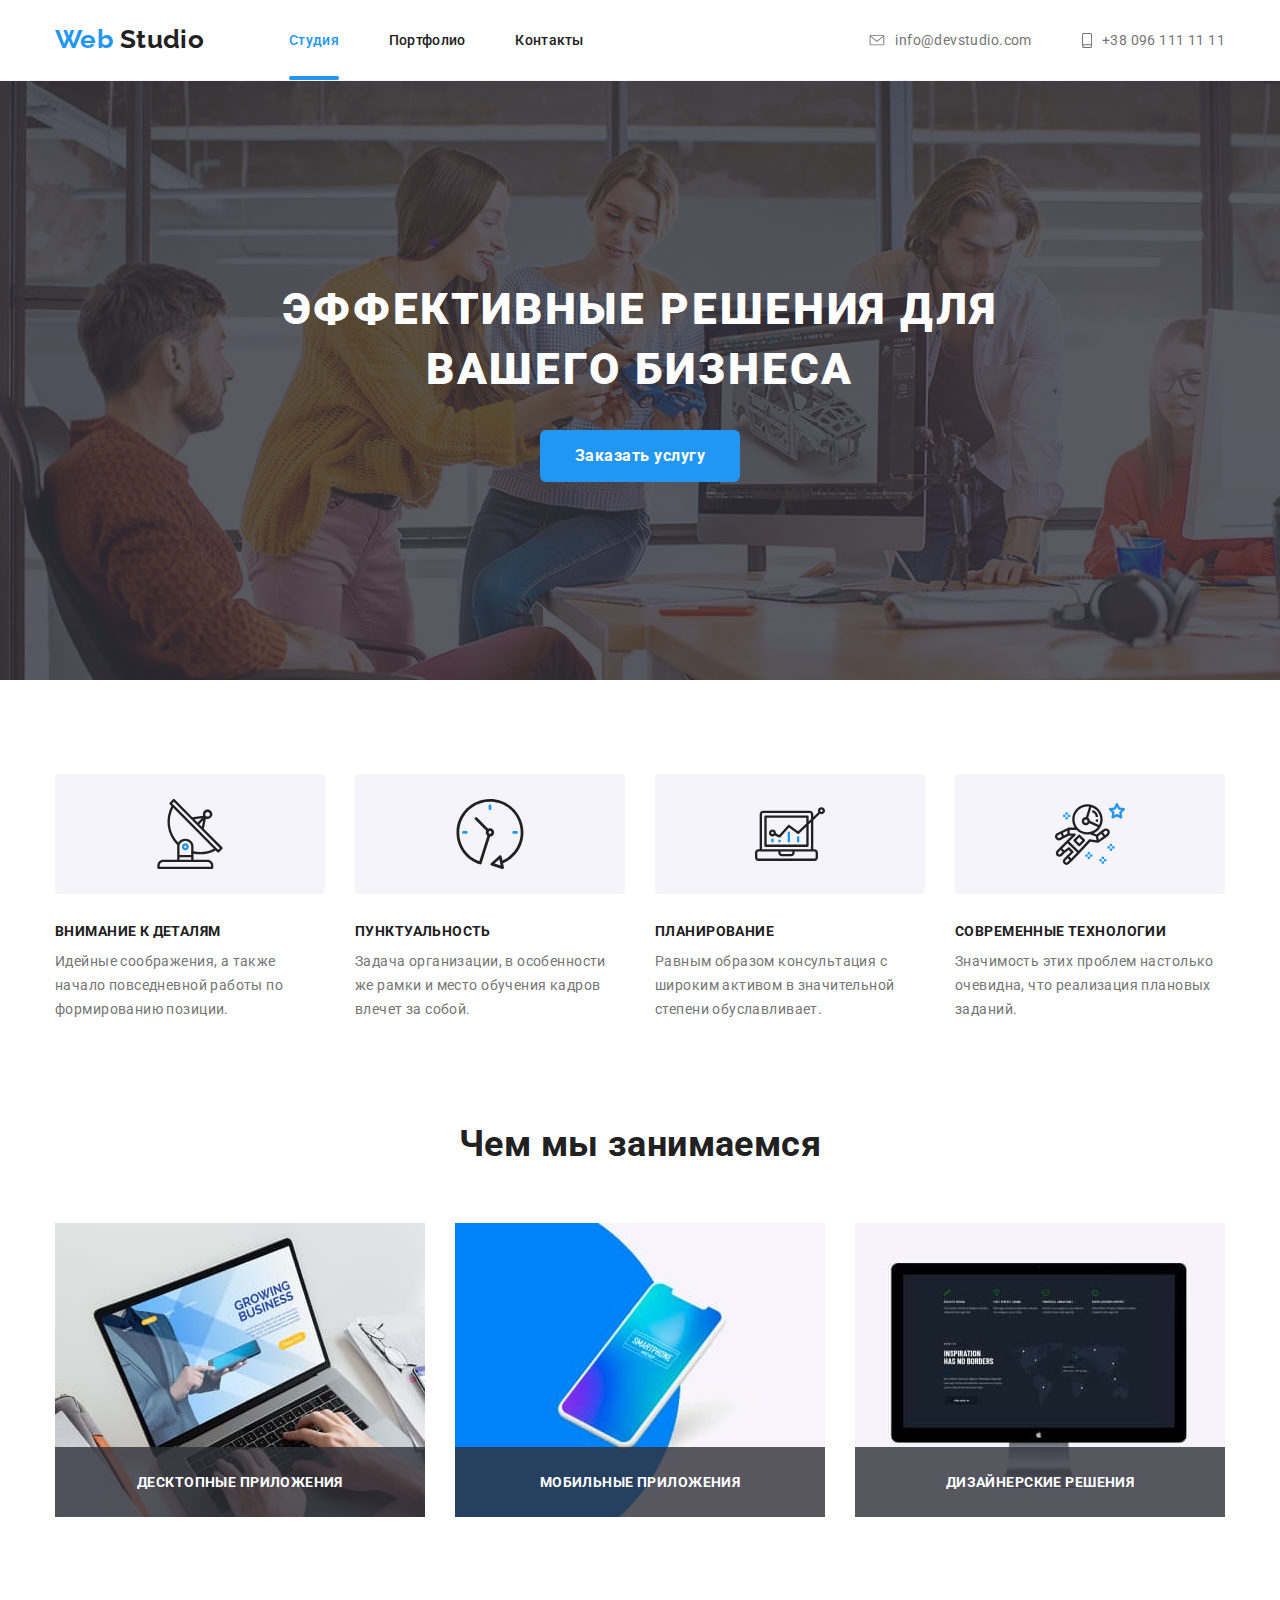
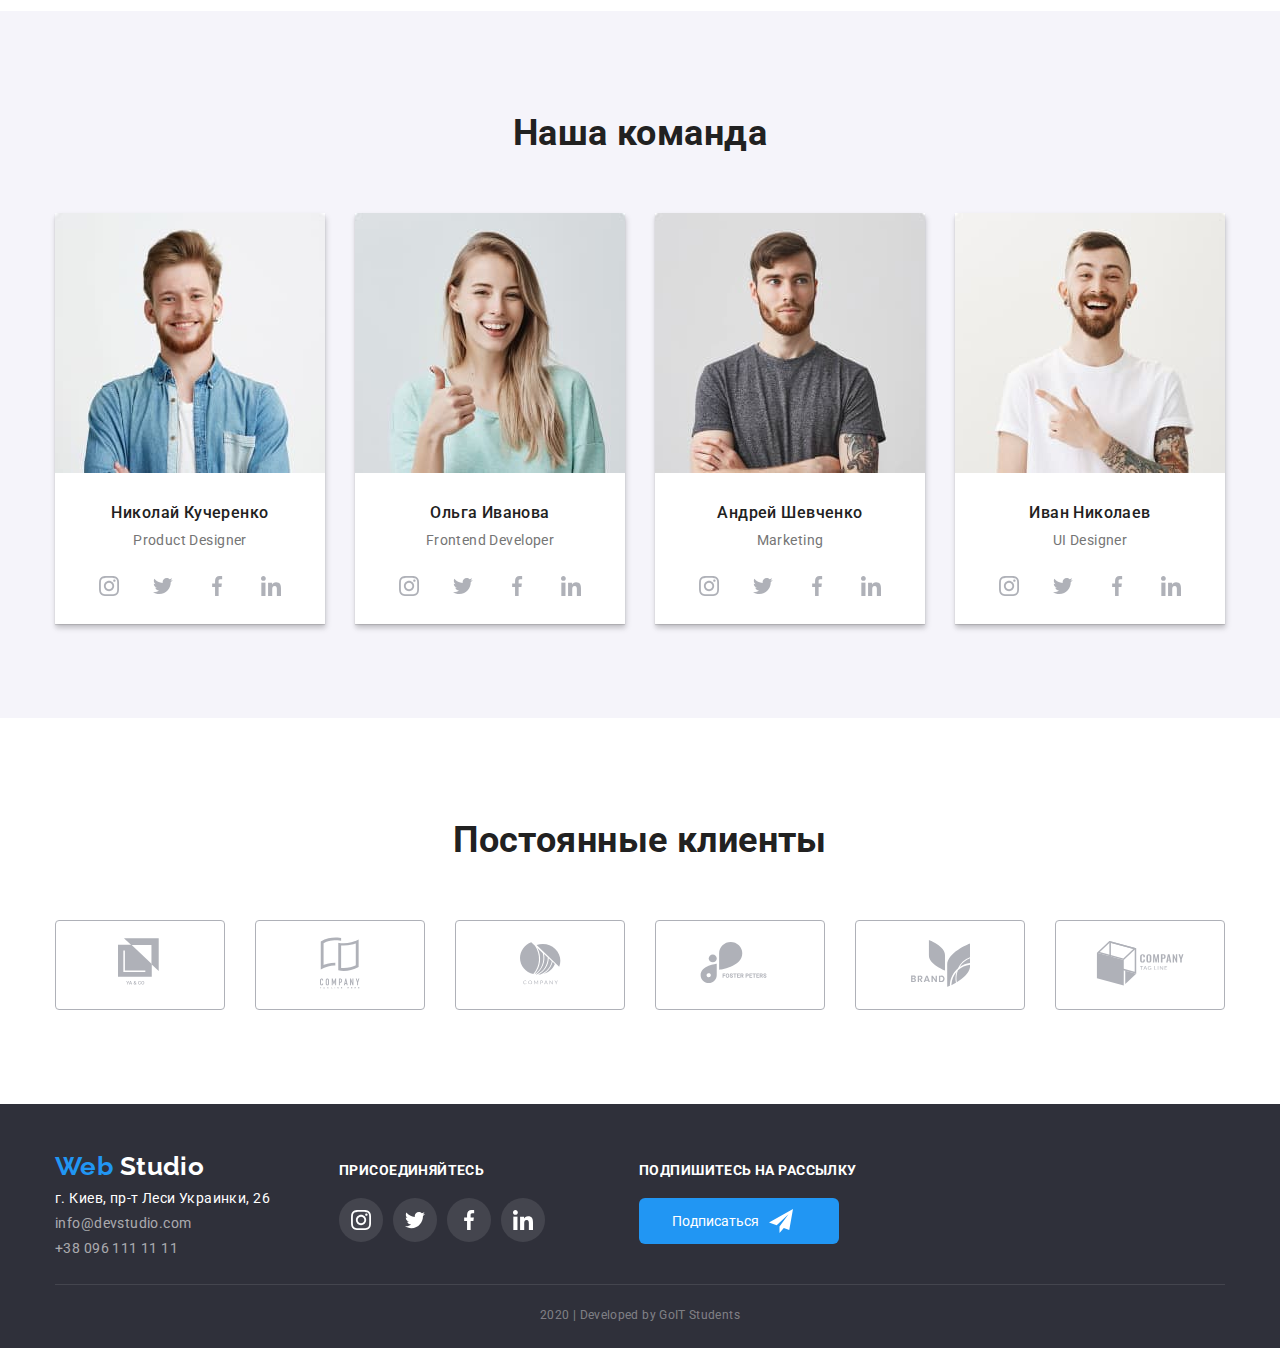
==== index.html @ 6ba38fa1 "реп на дз№6" ====
<!DOCTYPE html>
<html lang="ru">
  <head>
    <meta charset="UTF-8" />
    <meta name="viewport" content="width=device-width, initial-scale=1.0" />

    <link
      href="https://fonts.googleapis.com/css2?family=Raleway:wght@700&family=Roboto:wght@400;500;700;900&display=swap"
      rel="stylesheet"
    />
    <link
      rel="stylesheet"
      href="https://cdnjs.cloudflare.com/ajax/libs/modern-normalize/0.6.0/modern-normalize.min.css"
    />
    <link rel="stylesheet" href="./CSS/style.css" />

    <title>Web Studio v.1</title>
  </head>

  <body>
    <header class="header">
      <div class="conteiner header-flex">
        <a href="./index.html" class="logo">
          <span class="main-logo">Web </span>Studio
          <!-- <svg class="icon header-logo">
            <use href="./img/symbol-defs.svg#icon-header-logo"></use>
          </svg> -->
        </a>
        <nav class="main-nav">
          <ul class="no-padding no-margin flex-nav">
            <li class="item">
              <a href="./index.html" class="link active">Студия</a>
            </li>
            <li class="item">
              <a href="./portfolio.html" class="link">Портфолио </a>
            </li>
            <li class="item">
              <a href="" class="link">Контакты</a>
            </li>
          </ul>
        </nav>
        <address class="header-address">
          <a href="mailto:info@devstudio.com" class="mail">
            <svg class="icon icon-mail">
              <use href="./img/symbol-defs.svg#icon-mail"></use>
            </svg>
            <span class="address-text">info@devstudio.com</span></a
          >

          <a href="tel:+380961111111" class="phone">
            <svg class="icon icon-phone">
              <use href="./img/symbol-defs.svg#icon-phone"></use>
            </svg>
            <span class="address-text">+38 096 111 11 11</span></a
          >
        </address>
      </div>
    </header>
    <main>
      <!-- Герой -->
      <section class="hero">
        <div class="conteiner">
          <h1 class="hero-title no-margin">
            Эффективные решения для <br />
            вашего бизнеса
          </h1>
          <a href="#" class="hero-link btn">Заказать услугу</a>
        </div>
      </section>
      <!-- Features -->
      <section class="features">
        <div class="conteiner">
          <h2 class="is-hidden">Наши сильные стороны</h2>
          <ul class="no-margin no-padding features-flex">
            <li class="item">
              <h3 class="features-item icon-feature-1 no-margin">
                Внимание к деталям
              </h3>
              <p class="features-text no-margin">
                Идейные соображения, а также начало повседневной работы по
                формированию позиции.
              </p>
            </li>
            <li class="item">
              <h3 class="features-item icon-feature-2 no-margin">
                Пунктуальность
              </h3>
              <p class="features-text no-margin">
                Задача организации, в особенности же рамки и место обучения
                кадров влечет за собой.
              </p>
            </li>
            <li class="item">
              <h3 class="features-item icon-feature-3 no-margin">
                Планирование
              </h3>
              <p class="features-text no-margin">
                Равным образом консультация с широким активом в значительной
                степени обуславливает.
              </p>
            </li>
            <li class="item">
              <h3 class="features-item icon-feature-4 no-margin">
                Современные технологии
              </h3>
              <p class="features-text no-margin">
                Значимость этих проблем настолько очевидна, что реализация
                плановых заданий.
              </p>
            </li>
          </ul>
        </div>
      </section>
      <!--Work-->
      <section class="work">
        <div class="conteiner">
          <h2 class="work-title no-margin">Чем мы занимаемся</h2>

          <ul class="no-margin no-padding work-flex">
            <li class="item">
              <div class="box">
                <a href="">
                  <img
                    src="./img/box1.jpg"
                    alt="Ноутбук"
                    width="370"
                    height="294"
                  />
                  <h3 class="box-title no-margin">Десктопные приложения</h3></a
                >
              </div>
            </li>
            <li class="item">
              <div class="box">
                <a href="">
                  <img
                    src="./img/box2.jpg"
                    alt="Мобильный телефон"
                    width="370"
                    height="294"
                  />
                  <h3 class="box-title no-margin">Мобильные приложения</h3></a
                >
              </div>
            </li>
            <li class="item">
              <div class="box">
                <a href="">
                  <img
                    src="./img/box3.jpg"
                    alt="Монитор"
                    width="370"
                    height="294"
                  />
                  <h3 class="box-title no-margin">Дизайнерские решения</h3></a
                >
              </div>
            </li>
          </ul>
        </div>
      </section>
      <!--Team-->
      <section class="team">
        <div class="conteiner">
          <h2 class="team-title no-margin">Наша команда</h2>
          <ul class="no-margin no-padding team-flex">
            <li class="human">
              <img
                src="./img/human1.jpg"
                alt="человек"
                width="270"
                height="260"
              />
              <h3 class="team-name no-margin">Николай Кучеренко</h3>
              <p class="no-margin">Product Designer</p>
              <ul class="human-contacts no-margin no-padding">
                <li class="item">
                  <a href="https://instagram.com" class="link">
                    <svg class="icon icon-instagram">
                      <use href="./img/symbol-defs.svg#icon-instagram"></use>
                    </svg>
                  </a>
                </li>
                <li class="item">
                  <a href="https://twitter.com/explore" class="link">
                    <svg class="icon icon-twitter">
                      <use href="./img/symbol-defs.svg#icon-twitter"></use>
                    </svg>
                  </a>
                </li>
                <li class="item">
                  <a href="https://www.facebook.com/" class="link">
                    <svg class="icon icon-facebook">
                      <use href="./img/symbol-defs.svg#icon-facebook"></use>
                    </svg>
                  </a>
                </li>
                <li class="item">
                  <a href="https://www.linkedin.com/" class="link">
                    <svg class="icon icon-linkedin">
                      <use href="./img/symbol-defs.svg#icon-linkedin"></use>
                    </svg>
                  </a>
                </li>
              </ul>
            </li>
            <li class="human">
              <img
                src="./img/human2.jpg"
                alt="человек"
                width="270"
                height="260"
              />
              <h3 class="team-name no-margin">Ольга Иванова</h3>
              <p class="no-margin">Frontend Developer</p>
              <ul class="human-contacts no-margin no-padding">
                <li class="item">
                  <a href="https://instagram.com" class="link">
                    <svg class="icon icon-instagram">
                      <use href="./img/symbol-defs.svg#icon-instagram"></use>
                    </svg>
                  </a>
                </li>
                <li class="item">
                  <a href="https://twitter.com/explore" class="link">
                    <svg class="icon icon-twitter">
                      <use href="./img/symbol-defs.svg#icon-twitter"></use>
                    </svg>
                  </a>
                </li>
                <li class="item">
                  <a href="https://www.facebook.com/" class="link">
                    <svg class="icon icon-facebook">
                      <use href="./img/symbol-defs.svg#icon-facebook"></use>
                    </svg>
                  </a>
                </li>
                <li class="item">
                  <a href="https://www.linkedin.com/" class="link">
                    <svg class="icon icon-linkedin">
                      <use href="./img/symbol-defs.svg#icon-linkedin"></use>
                    </svg>
                  </a>
                </li>
              </ul>
            </li>
            <li class="human">
              <img
                src="./img/human3.jpg"
                alt="человек"
                width="270"
                height="260"
              />
              <h3 class="team-name no-margin">Андрей Шевченко</h3>
              <p class="no-margin">Marketing</p>
              <ul class="human-contacts no-margin no-padding">
                <li class="item">
                  <a href="https://instagram.com" class="link">
                    <svg class="icon icon-instagram">
                      <use href="./img/symbol-defs.svg#icon-instagram"></use>
                    </svg>
                  </a>
                </li>
                <li class="item">
                  <a href="https://twitter.com/explore" class="link">
                    <svg class="icon icon-twitter">
                      <use href="./img/symbol-defs.svg#icon-twitter"></use>
                    </svg>
                  </a>
                </li>
                <li class="item">
                  <a href="https://www.facebook.com/" class="link">
                    <svg class="icon icon-facebook">
                      <use href="./img/symbol-defs.svg#icon-facebook"></use>
                    </svg>
                  </a>
                </li>
                <li class="item">
                  <a href="https://www.linkedin.com/" class="link">
                    <svg class="icon icon-linkedin">
                      <use href="./img/symbol-defs.svg#icon-linkedin"></use>
                    </svg>
                  </a>
                </li>
              </ul>
            </li>
            <li class="human">
              <img
                src="./img/human4.jpg"
                alt="человек"
                width="270"
                height="260"
              />
              <h3 class="team-name no-margin">Иван Николаев</h3>
              <p class="no-margin">UI Designer</p>
              <ul class="human-contacts no-margin no-padding">
                <li class="item">
                  <a href="https://instagram.com" class="link">
                    <svg class="icon icon-instagram">
                      <use href="./img/symbol-defs.svg#icon-instagram"></use>
                    </svg>
                  </a>
                </li>
                <li class="item">
                  <a href="https://twitter.com/explore" class="link">
                    <svg class="icon icon-twitter">
                      <use href="./img/symbol-defs.svg#icon-twitter"></use>
                    </svg>
                  </a>
                </li>
                <li class="item">
                  <a href="https://www.facebook.com/" class="link">
                    <svg class="icon icon-facebook">
                      <use href="./img/symbol-defs.svg#icon-facebook"></use>
                    </svg>
                  </a>
                </li>
                <li class="item">
                  <a href="https://www.linkedin.com/" class="link">
                    <svg class="icon icon-linkedin">
                      <use href="./img/symbol-defs.svg#icon-linkedin"></use>
                    </svg>
                  </a>
                </li>
              </ul>
            </li>
          </ul>
        </div>
      </section>
      <!-- clients -->
      <section class="company">
        <div class="conteiner">
          <h2 class="company-title no-margin">Постоянные клиенты</h2>

          <ul class="company-list no-margin no-padding">
            <li class="company-item">
              <a href="">
                <svg class="icon logo-1">
                  <use href="./img/symbol-defs.svg#icon-logo-1"></use>
                </svg>
              </a>
            </li>
            <li class="company-item">
              <a href="">
                <svg class="icon logo-2">
                  <use href="./img/symbol-defs.svg#icon-logo-2"></use>
                </svg>
              </a>
            </li>
            <li class="company-item">
              <a href=""
                ><svg class="icon logo-3">
                  <use href="./img/symbol-defs.svg#icon-logo-3"></use>
                </svg>
              </a>
            </li>
            <li class="company-item">
              <a href=""
                ><svg class="icon logo-4">
                  <use href="./img/symbol-defs.svg#icon-logo-4"></use>
                </svg>
              </a>
            </li>
            <li class="company-item">
              <a href=""
                ><svg class="icon logo-5">
                  <use href="./img/symbol-defs.svg#icon-logo-5"></use>
                </svg>
              </a>
            </li>
            <li class="company-item">
              <a href=""
                ><svg class="icon logo-6">
                  <use href="./img/symbol-defs.svg#icon-logo-6"></use>
                </svg>
              </a>
            </li>
          </ul>
        </div>
      </section>
    </main>
    <footer class="footer">
      <div class="conteiner footer-flex">
        <address class="contacts">
          <a href="./index.html" class="logo logo-w">
            <span class="main-logo">Web </span>
            <span class="footer-logo">Studio </span>
            <!-- <svg class="icon footer-logo">
                  <use href="./img/symbol-defs.svg#icon-footer-logo"></use>
                </svg> -->
          </a>

          <span class="footer-address">г. Киев, пр-т Леси Украинки, 26</span>

          <a href="mailto:info@devstudio.com" class="link">
            info@devstudio.com
          </a>

          <a href="tel:+380961111111" class="link">+38 096 111 11 11</a>
        </address>
        <div class="subscribe-conteiner">
          <b class="subscribe">Присоединяйтесь</b>
          <ul class="no-margin no-padding sub-flex">
            <li class="item">
              <a
                href="https://www.instagram.com/"
                class="footer-link btn-icon icon-instagram"
              >
              </a>
            </li>
            <li class="item">
              <a
                href="https://twitter.com/explore"
                class="footer-link btn-icon icon-twitter"
              >
              </a>
            </li>
            <li class="item">
              <a
                href="https://www.facebook.com/"
                class="footer-link btn-icon icon-facebook"
              >
              </a>
            </li>
            <li class="item">
              <a
                href="https://www.linkedin.com/"
                class="footer-link btn-icon icon-linkedin"
              >
              </a>
            </li>
          </ul>
        </div>
        <div class="form-conteiner">
          <b class="subscribe">Подпишитесь на рассылку</b>
          <form action=""></form>
          <button type="button" class="btn">Подписаться</button>
        </div>
      </div>
      <div class="conteiner">
        <p class="c-right no-margin no-padding">
          2020 | Developed by GoIT Students
        </p>
      </div>
    </footer>
  </body>
</html>
---- CSS/style.css ----
/* Палитра цветов */
/* 
    Основной фон  #FFFFFF;
    Вторичный фон  #F5F4FA;
    Футер фон #2F303A;
    Акцент #2196F3;
    Иконки по умолчанию #AFB1B8;
    Основной цвет текста #757575;
    Вторичный цвет текста #212121;
    
    
*/

:root {
  --main-backgrond: #ffffff;
  --secondary-backgrond: #f5f4fa;
  --accent-collor: #2196f3;
  --main-text-color: #757575;
  --secondary-text-color: #212121;
  --secondary-white-color: #ffffff;
  --icon-color: #afb1b8;
  --cubic: cubic-bezier(0.4, 0, 0.2, 1);
}
/* Обнуление */

/* html {
  box-sizing: border-box;
}

*,
*::before,
*::after {
  box-sizing: inherit;
} */

a {
  text-decoration: none;
  color: inherit;
}

ul {
  list-style: none;
}

img {
  display: block;
}

address {
  font-style: inherit;
}
body {
  font-family: 'roboto', sans-serif;
  color: var(--main-text-color);
  font-size: 14px;
  letter-spacing: 0.03em;
  padding-top: 80px;
}

header {
  position: fixed;
  width: 100%;
  top: 0;
  left: 0;
  z-index: 10;
}

.is-hidden {
  display: none;
}

.no-padding {
  padding: 0;
}

.no-margin {
  margin: 0;
}

/* Стили текста и цвета */

/* Header */

header {
  background-color: var(--main-backgrond);
  border-bottom: 1px solid var(--secondary-backgrond);
}

/* Стиль логотиа */
.logo {
  font-family: 'Raleway', sans-serif;
  color: var(--secondary-text-color);
  font-weight: 700;
  font-size: 26px;

  transition: 250ms text-shadow var(--cubic);
}
.main-logo {
  font-family: 'Raleway', sans-serif;
  color: var(--accent-collor);
  font-weight: 700;
  font-size: 26px;
}
.logo:hover,
.logo:focus {
  text-shadow: 1px 4px 6px rgba(0, 0, 0, 0.16), 0px 4px 4px rgba(0, 0, 0, 0.06),
    0px 1px 1px rgba(0, 0, 0, 0.12);
}

.logo-w:hover,
.logo-w:focus {
  text-shadow: 1px 4px 6px rgba(255, 255, 255, 0.16),
    0px 4px 4px rgba(182, 173, 173, 0.06), 0px 1px 1px rgba(179, 165, 165, 0.12);
}

/* Стили главной навигации */
.main-nav {
  color: var(--secondary-text-color);
  font-weight: 500;
  font-size: 14px;
  letter-spacing: 0.02em;
}

.main-nav .link {
  transition: 250ms color var(--cubic);
}

.link:hover,
.link:focus {
  color: var(--accent-collor);
}

.active {
  position: relative;
  color: var(--accent-collor);
  /* padding-bottom: 32px;
  border-bottom: 3px solid var(--accent-collor); */
}

.active::after {
  position: absolute;
  bottom: 0;
  left: 0;

  width: 100%;
  border: var(--accent-collor) solid 2px;
  border-radius: 2px;

  content: '';
}

/* Стиль аднесса */
.mail:hover,
.mail:focus,
.phone:hover,
.phone:focus {
  color: var(--accent-collor);
}

/* Footer */

.footer-logo {
  color: var(--secondary-white-color);
}
footer {
  color: var(--secondary-wight-color);
  background-color: #2f303a;
}

.footer-address {
  display: block;
  color: var(--secondary-white-color);
  margin-top: 8px;
}

.footer-link {
  color: var(--secondary-white-color);
  background: rgba(255, 255, 255, 0.1);
  transition: 250ms background-color var(--cubic);
}
.footer-link:hover,
.footer-link:focus {
  background-color: var(--accent-collor);
}
.subscribe {
  font-size: 14px;
  line-height: 16px;
  letter-spacing: 0.03em;
  text-transform: uppercase;
}
.contacts .link {
  color: rgba(255, 255, 255, 0.6);
  transition: 250ms color cubic-bezier(0.4, 0, 0.2, 1);
}
.contacts .link:hover,
.contacts .link:focus {
  color: var(--accent-collor);
}
.c-right {
  color: rgba(255, 255, 255, 0.4);
  font-size: 12px;
  line-height: 200%;
  text-align: center;
  letter-spacing: 0.03em;
}

/* main */

.hero-title {
  color: var(--secondary-white-color);
  font-weight: 900;
  font-size: 44px;
  line-height: 136%;
  text-align: center;
  letter-spacing: 0.06em;
  text-transform: uppercase;
}

.hero-link {
  font-weight: 700;
  font-size: 16px;
  line-height: 187%;
  letter-spacing: 0.03em;
  color: var(--secondary-white-color);
  transition: 250ms all var(--cubic);
}
.hero-link:hover,
.hero-link:focus {
  box-shadow: 1px 4px 6px rgba(255, 255, 255, 0.16),
    0px 4px 4px rgba(255, 252, 252, 0.06), 0px 1px 1px rgba(209, 197, 197, 0.12);
  transform: translate(1px, 1px);
}

.features-item {
  color: var(--secondary-text-color);
  font-weight: bold;
  font-size: 14px;
  line-height: 114%;
  letter-spacing: 0.03em;
  text-transform: uppercase;
}
.features-text {
  font-weight: normal;
  font-size: 14px;
  line-height: 171%;
}
/* work */

.work-title {
  font-weight: bold;
  font-size: 36px;
  line-height: 117%;
  text-align: center;
}

.work-item {
  color: var(--secondary-white-color);
  font-size: 14px;
  line-height: 1.2;
  text-align: center;
  text-transform: uppercase;
}

/* team */

.team {
  background-color: var(--secondary-backgrond);
}
.human:hover {
  box-shadow: 1px 4px 6px rgba(0, 0, 0, 0.16), 0px 4px 4px rgba(0, 0, 0, 0.06),
    0px 1px 1px rgba(0, 0, 0, 0.12);
}

.human-contacts .link {
  display: flex;
  justify-content: center;
  align-items: center;
  color: var(--icon-color);
  width: 44px;
  height: 44px;
  border: 1px solid transparent;
  border-radius: 50px;
  background-color: var(--secondary-white-color);
  transition: 250ms color var(--cubic), 250ms background-color var(--cubic);
}

.human-contacts .link:hover,
.human-contacts .link:focus {
  color: var(--secondary-white-color);
  background-color: var(--accent-collor);
}

.team-name {
  color: var(--secondary-text-color);
  font-weight: 500;
  font-size: 16px;
  line-height: 1.2;
  /* text-align: center; */
}

/* Company */

.company-title {
  font-weight: bold;
  font-size: 36px;
  line-height: 117%;
  text-align: center;
}

.company-item:hover,
.company-item:focus {
  border-color: var(--accent-collor);
  color: var(--accent-collor);
}
.company-item a:focus {
  border-color: var(--accent-collor);
  color: var(--accent-collor);
}

/* portfolio */

.filtr-item {
  position: absolute;
  top: 0;
  left: 0;

  font-weight: 500;
  font-size: 18px;
  line-height: 156%;
  text-align: center;
  background-color: rgba(33, 150, 243, 0.9);
  color: var(--secondary-white-color);
  opacity: 0;
  transform: translateY(100%);

  transition: 250ms transform var(--cubic), 250ms opacity var(--cubic);
}

.portfolio-card:hover .filtr-item {
  transform: translateY(0);
  opacity: 1;
}

.portfolio-card a:focus .filtr-item {
  transform: translateY(0);
  opacity: 1;
}

.animation {
  position: relative;
  overflow: hidden;
}

.projects-item {
  color: var(--secondary-text-color);
  font-weight: 700;
  font-size: 18px;
  line-height: 200%;
  letter-spacing: 0.06em;
}

.human {
  background-color: var(--main-backgrond);
  box-shadow: 1px 4px 6px rgba(0, 0, 0, 0.16), 0px 4px 4px rgba(0, 0, 0, 0.06),
    0px 1px 1px rgba(0, 0, 0, 0.12);
}

.box-title {
  position: absolute;
  bottom: 0;
  color: var(--secondary-white-color);
  font-weight: 700;
  font-size: 14px;
  line-height: 1.2;
  text-align: center;
  text-transform: uppercase;
  background-color: rgba(47, 48, 58, 0.8);
}

.work-title,
.team-title,
.company-title {
  color: var(--secondary-text-color);
  font-weight: 700;
  font-size: 36px;
  line-height: 1.6;
  text-align: center;
}

.invisibl {
  background-color: rgba(255, 255, 255, 0);
  color: rgba(255, 255, 255, 0);
}

/* Блочная модель */

.conteiner {
  width: 1200px;
  padding: 0 15px;
  margin: 0 auto;
  /* outline: 3px solid aqua; */
}

.btn {
  display: inline-block;
  min-width: 200px;
  border: 1px solid transparent;
  padding: 10px 32px;
  border-radius: 6px;
  color: var(--secondary-white-color);
  background-color: var(--accent-collor);
}

btn:hover,
btn:focus {
  box-shadow: 0px 2px 2px rgba(0, 0, 0, 0.3);
}

.btn:active {
  box-shadow: inset 0px 2px 2px rgba(0, 0, 0, 0.3);
}

/* header */

/* header {
  padding: 25px 0;
} */

/* hero */

.hero {
  text-align: center;
  padding: 200px 0;
}

.hero-link {
  margin-top: 30px;
  text-align: center;
}

/* features */

.features {
  padding-top: 94px;
}

.features-text {
  margin-top: 10px;
}

/* Work */

.work {
  padding: 94px 0;
}

.box-title {
  width: 370px;
  padding: 27px 82px;
}

.work ul {
  margin-top: 50px;
}

/* team */

.team {
  padding: 94px 0;
}

.team ul {
  margin-top: 50px;
}

.human {
  width: 270px;
  text-align: center;
}

.team > ul {
  margin-top: 50px;
}

.human > h3 {
  margin-top: 30px;
}

.human > p {
  margin-top: 10px;
}

.human > ul {
  margin: 16px;
}

/* company */

.company {
  padding: 94px 0;
  text-align: center;
}

.company-list {
  margin-top: 50px;
}

/* footer */

.btn-icon {
  display: inline-flex;
  border: 1px solid transparent;
  width: 44px;
  height: 44px;
  justify-content: center;
  align-items: center;
  border-radius: 50px;
  color: var(--secondary-white-color);
  background: rgba(255, 255, 255, 0.1);
}

.btn-icon:hover,
.btn-icon:focus {
  background-color: var(--accent-collor);
}
.btn-icon:active {
  box-shadow: inset 0px 2px 2px rgba(0, 0, 0, 0.3);
}

.icon-instagram {
  background-image: url(../img/instagram-2.svg);
  background-repeat: no-repeat;
  background-position: center;
}

.icon-twitter {
  background-image: url(../img/twitter-2.svg);
  background-repeat: no-repeat;
  background-position: center;
}

.icon-facebook {
  background-image: url(../img/facebook-2.svg);
  background-repeat: no-repeat;
  background-position: center;
}

.icon-linkedin {
  background-image: url(../img/linkedin-2.svg);
  background-repeat: no-repeat;
  background-position: center;
}

.contacts > .link {
  display: block;
  margin-top: 9px;
}

.subscribe {
  color: var(--secondary-white-color);
  display: inline-block;
  margin-bottom: 20px;
}

/* c-right */

.c-right {
  padding: 18px 0 21px;
  border-top: 1px solid rgba(255, 255, 255, 0.1);
}

/* Portfolio */

.portfolio {
  padding: 94px 0;
}
.description {
  padding-left: 24px;
}
/* filtr */

.btn-secondary {
  display: inline-block;
  min-width: 73px;
  border: 1px solid transparent;
  padding: 6px 22px;
  border-radius: 4px;
  font-weight: 500;
  color: var(--secondary-text-color);
  background-color: var(--secondary-backgrond);
  transition: 250ms all var(--cubic);
}

.btn-secondary:hover,
.btn-secondary:focus {
  color: var(--secondary-white-color);
  background-color: var(--accent-collor);
  box-shadow: 1px 4px 6px rgba(0, 0, 0, 0.16), 0px 4px 4px rgba(0, 0, 0, 0.06),
    0px 1px 1px rgba(0, 0, 0, 0.12);
}

.btn-secondary:active {
  box-shadow: inset 0px 2px 2px rgba(0, 0, 0, 0.3);
}

.portfolio-card {
  width: 370px;
  border: 1px solid #eeeeee;
}

.portfolio-card a {
  display: block;
  padding-bottom: 20px;
}

.portfolio-card:hover,
.portfolio-card a:focus {
  box-shadow: 1px 4px 6px rgba(0, 0, 0, 0.16), 0px 4px 4px rgba(0, 0, 0, 0.06),
    0px 1px 1px rgba(0, 0, 0, 0.12);
  transition: 250ms box-shadow var(--cubic);
}

.filtr-item {
  padding: 63px 24px;
}

.portfolio-card p {
  margin: 0;
}
.projects-item {
  margin: 20px 0 4px 0;
}

/* Flex index */

.flex-nav {
  display: flex;
}
.main-nav {
  margin-left: 85px;
}
.main-nav .item + .item {
  margin-left: 50px;
}
.flex-nav .link {
  display: block;
  padding-top: 32px;
  padding-bottom: 32px;
  border-radius: 2px;
}

.header-address {
  display: flex;
  margin-left: auto;
}
.mail {
  margin-right: 50px;
}
.header-flex {
  display: flex;
  align-items: center;
}

.features-flex {
  display: flex;
}
.features-flex .item + .item {
  margin-left: 30px;
}

.work-flex {
  display: flex;
}
.work-flex .item + .item {
  margin-left: 30px;
}

.team-flex {
  display: flex;
}
.team-flex .human + .human {
  margin-left: 30px;
}

.human-contacts {
  display: flex;
  justify-content: center;
  align-items: center;
}

.human-contacts .item + .item {
  margin-left: 10px;
}

.company-list {
  display: flex;
}

.company-item {
  display: flex;
  justify-content: center;
  align-items: center;
  height: 90px;
  width: 170px;
  border: 1px solid #afb1b8;
  border-radius: 4px;
  color: var(--icon-color);
  transition: 250ms color var(--cubic);
}

.company-list .company-item + .company-item {
  margin-left: 30px;
}

.footer-flex {
  display: flex;
  align-items: baseline;
  padding-top: 48px;
  padding-bottom: 28px;
}

.sub-flex {
  display: flex;
}
.sub-flex .item + .item {
  margin-left: 10px;
}

.subscribe-conteiner {
  margin-left: 69px;
}

.form-conteiner {
  margin-left: 94px;
}

/* Flex portfolio */

.filtr-flex {
  display: flex;
  justify-content: center;
}
.filtr-flex .item + .item {
  margin-left: 8px;
}

.projects-list {
  display: flex;
  flex-wrap: wrap;
}

/* Grid */

.portfolio-card {
  margin-top: 50px;
  margin-right: 30px;
}
.portfolio-card:nth-child(3n) {
  margin-right: 0;
}
.portfolio-card:nth-child(n + 4) {
  margin-top: 30px;
}

/* Оформление иконок и фона */

.hero {
  height: 600px;
  max-width: 1600px;
  margin-left: auto;
  margin-right: auto;

  background-color: rgba(47, 48, 58, 0.8);
  background-image: linear-gradient(
      to right,
      rgba(47, 48, 58, 0.8),
      rgba(47, 48, 58, 0.8)
    ),
    url(../img/hero-img.jpg);
  background-repeat: no-repeat;
}

.form-conteiner .btn::after {
  display: inline-block;
  content: '';
  width: 24px;
  height: 24px;
  margin-left: 10px;
  background-image: url(../img/icon-send.svg);
  background-repeat: no-repeat;
  background-position: center;
}

.form-conteiner .btn {
  display: flex;
  align-items: center;
  transition: 250ms box-shadow var(--cubic);
}
.form-conteiner .btn:hover,
.form-conteiner .btn:focus {
  box-shadow: 1px 4px 6px rgba(230, 218, 218, 0.16),
    0px 4px 4px rgba(175, 145, 145, 0.06), 0px 1px 1px rgba(133, 130, 130, 0.12);
}

.features-item::before {
  display: block;
  content: '';
  width: 270px;
  height: 120px;
  margin-left: auto;
  margin-right: auto;
  margin-bottom: 30px;
  border-radius: 4px;
  background-color: #f5f4fa;
  background-repeat: no-repeat;
  background-position: center;
}

.icon-feature-1::before {
  background-image: url(../img/feature-1.svg);
}
.icon-feature-2::before {
  background-image: url(../img/feature-2.svg);
}
.icon-feature-3::before {
  background-image: url(../img/feature-3.svg);
}
.icon-feature-4::before {
  background-image: url(../img/feature-4.svg);
}

.human-contacts .icon {
  width: 20px;
  height: 20px;
}

.logo-1 {
  width: 45px;
  height: 50px;
}

.logo-2 {
  width: 40px;
  height: 52px;
}

.logo-3 {
  width: 41px;
  height: 43px;
}

.logo-4 {
  width: 80px;
  height: 42px;
}

.logo-5 {
  width: 59px;
  height: 47px;
}

.logo-6 {
  width: 89px;
  height: 45px;
}

.footer-logo,
.header-logo {
  width: 153px;
  height: 31px;
}
.mail,
.phone {
  display: flex;
  align-items: center;
  transition: 250ms color var(--cubic);
}
.icon-mail {
  width: 16px;
  height: 11px;
}
.icon-phone {
  width: 10px;
  height: 15px;
}

.address-text {
  margin-left: 10px;
}

.icon {
  fill: currentColor;
}

.box {
  position: relative;
  transition: 250ms box-shadow var(--cubic);
}
.box:hover {
  box-shadow: 1px 4px 6px rgba(0, 0, 0, 0.16), 0px 4px 4px rgba(0, 0, 0, 0.06),
    0px 1px 1px rgba(0, 0, 0, 0.12);
}
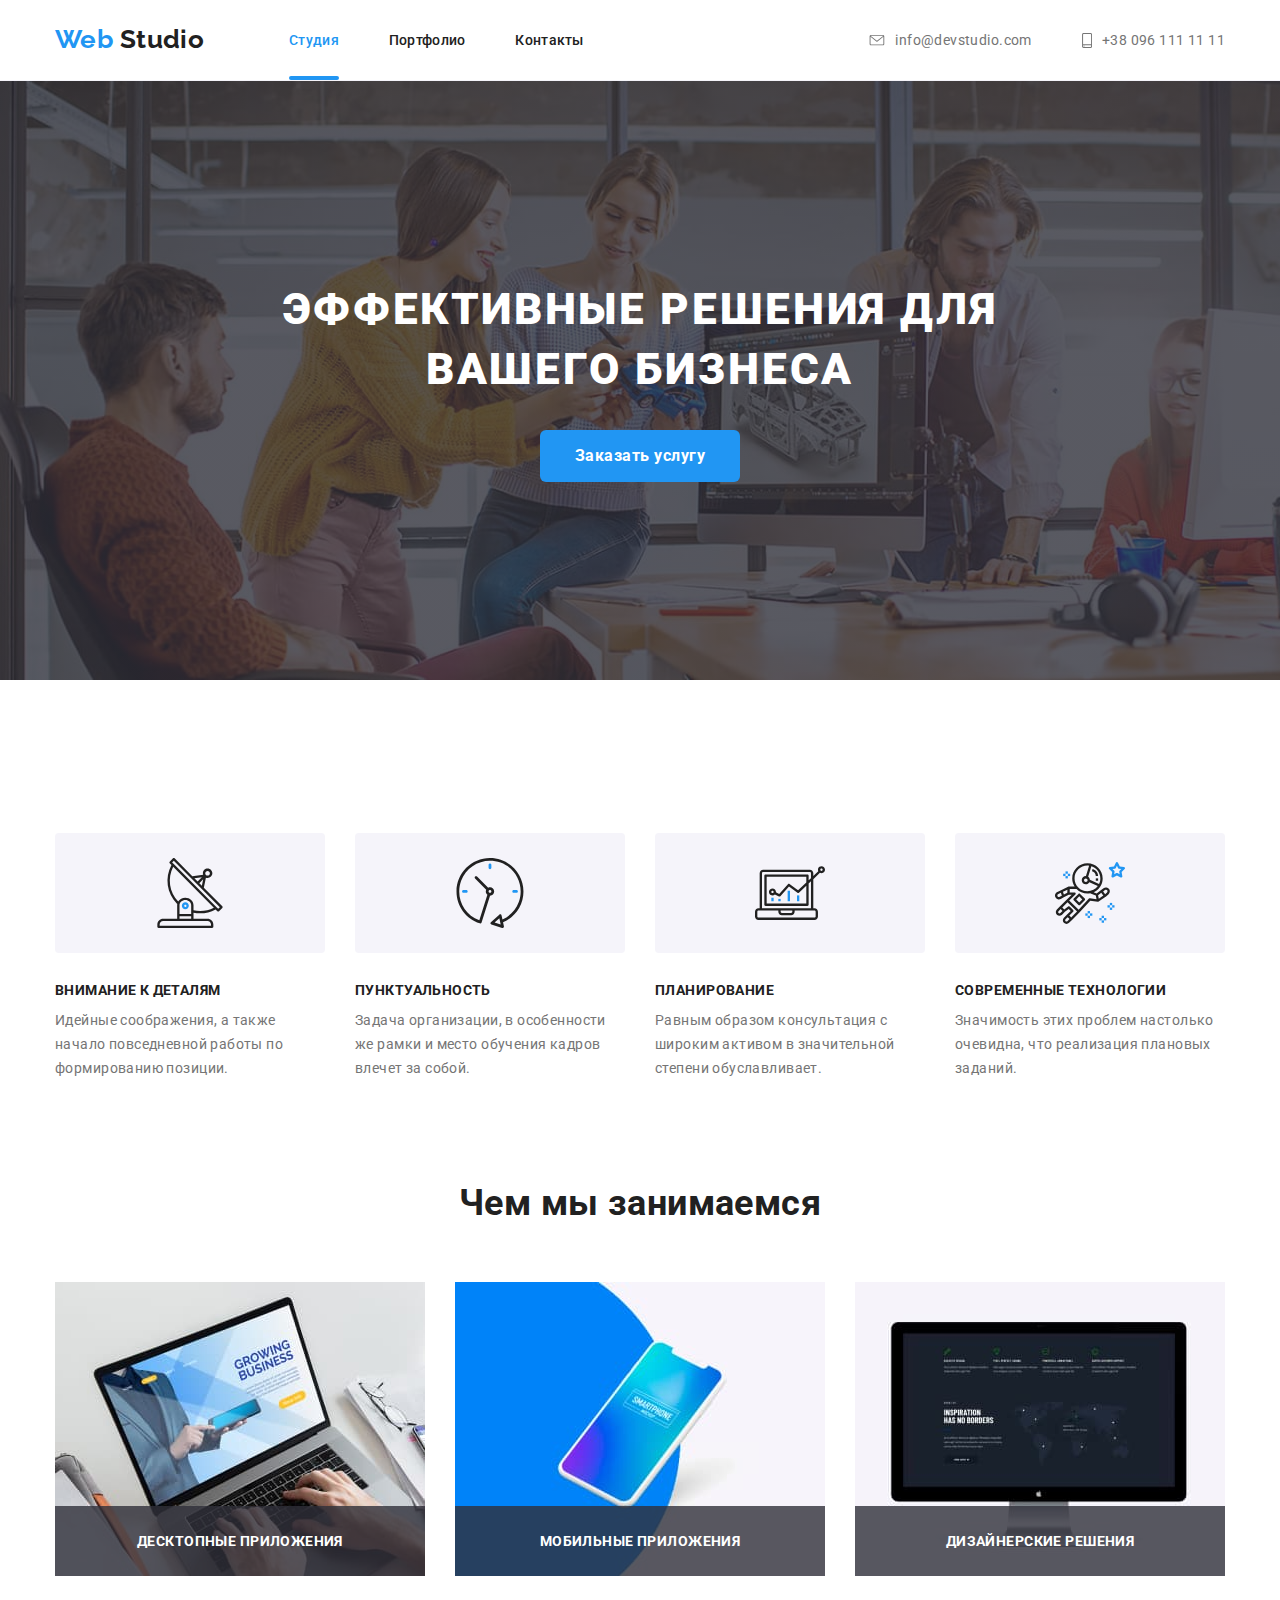
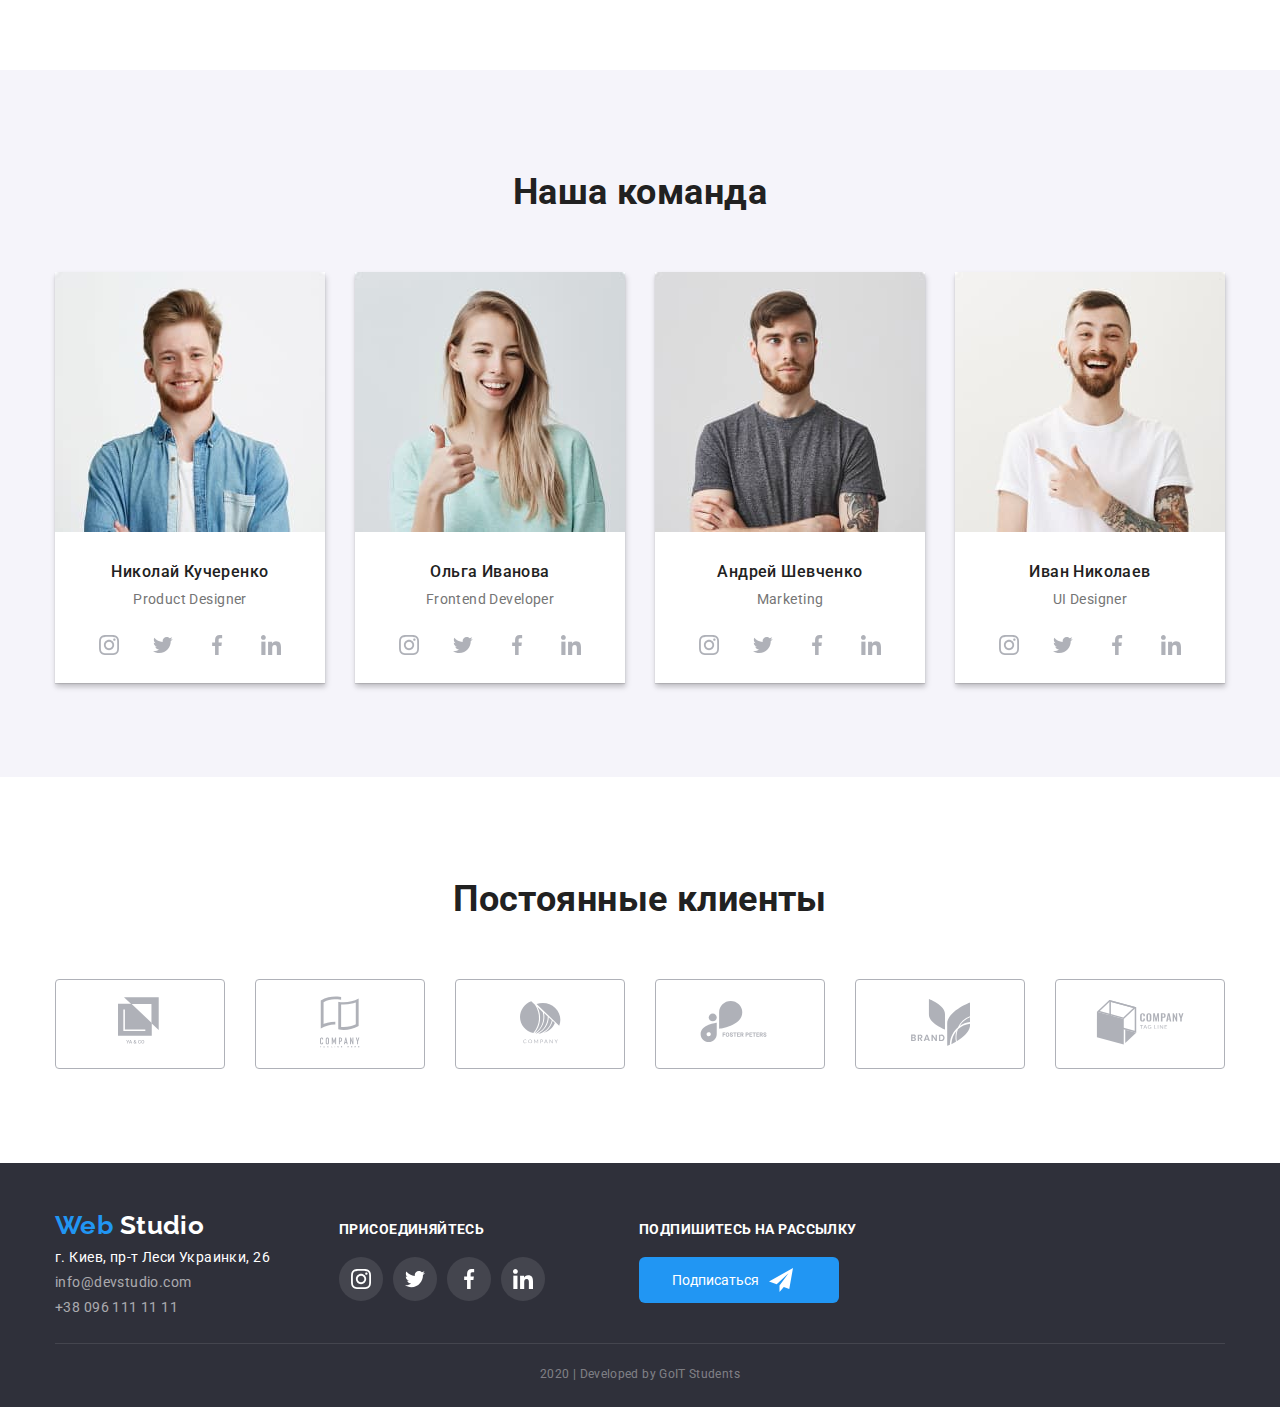
==== commit 4a7e8009: "Создаёт модальное окно" ====
--- a/index.html
+++ b/index.html
@@ -64,7 +64,9 @@
             Эффективные решения для <br />
             вашего бизнеса
           </h1>
-          <a href="#" class="hero-link btn">Заказать услугу</a>
+          <button data-modal-open type="button" class="hero-link btn">
+            Заказать услугу
+          </button>
         </div>
       </section>
       <!-- Features -->
@@ -443,5 +445,44 @@
         </p>
       </div>
     </footer>
+    <!-- is-hidden -->
+    <div class="backdrop is-hidden" data-modal>
+      <div class="modal">
+        <form class="form">
+          <b class="form-title">Оставьте свои данные, мы вам перезвоним</b>
+          <ul class="form-items no-margin no-padding">
+            <li class="form-aria">
+              <label for="name">Имя</label>
+              <input type="text" name="name" id="name" />
+            </li>
+            <li class="form-aria">
+              <label for="tel">Телефон</label>
+              <input type="tel" name="tel" id="tel" />
+            </li>
+            <li class="form-aria">
+              <label for="mail">Почта</label>
+              <input type="email" name="mail" id="mail" />
+            </li>
+          </ul>
+          <textarea
+            class="coment"
+            name="coment"
+            rows="10"
+            placeholder="Коментарий"
+          ></textarea>
+          <div role="group" class="policy">
+            <input id="policy" name="policy" type="checkbox" />
+            <label for="policy"
+              >Соглашаюсь с рассылкой и принимаю
+              <a class="link" href="./document.html">Условия договора</a></label
+            >
+          </div>
+          <button type="submit" class="btn">Отправить</button>
+          <button data-modal-close type="button" class="close-btn"></button>
+        </form>
+      </div>
+    </div>
+
+    <script src="./js/modal.js"></script>
   </body>
 </html>
--- a/CSS/style.css
+++ b/CSS/style.css
@@ -66,7 +66,9 @@
 }
 
 .is-hidden {
-  display: none;
+  visibility: hidden;
+  opacity: 0;
+  pointer-events: none;
 }
 
 .no-padding {
@@ -222,13 +224,12 @@
   line-height: 187%;
   letter-spacing: 0.03em;
   color: var(--secondary-white-color);
-  transition: 250ms all var(--cubic);
+  transition: 250ms box-shadow var(--cubic);
 }
 .hero-link:hover,
 .hero-link:focus {
   box-shadow: 1px 4px 6px rgba(255, 255, 255, 0.16),
     0px 4px 4px rgba(255, 252, 252, 0.06), 0px 1px 1px rgba(209, 197, 197, 0.12);
-  transform: translate(1px, 1px);
 }
 
 .features-item {
@@ -900,3 +901,129 @@
   box-shadow: 1px 4px 6px rgba(0, 0, 0, 0.16), 0px 4px 4px rgba(0, 0, 0, 0.06),
     0px 1px 1px rgba(0, 0, 0, 0.12);
 }
+
+/* modal */
+
+.backdrop {
+  position: fixed;
+  top: 0;
+  left: 0;
+  width: 100%;
+  height: 100%;
+  background-color: rgba(0, 0, 0, 0.2);
+  z-index: 20;
+  opacity: 1;
+
+  transition: 150ms all var(--cubic);
+}
+
+.modal {
+  position: absolute;
+  top: 50%;
+  left: 50%;
+  transform: translate(-50%, -50%) scale(1);
+  width: 528px;
+  height: 581px;
+  background-color: var(--main-backgrond);
+  padding: 40px;
+  border-radius: 4px;
+  box-shadow: 0px 2px 1px rgba(0, 0, 0, 0.2), 0px 1px 1px rgba(0, 0, 0, 0.14),
+    0px 1px 3px rgba(0, 0, 0, 0.12);
+  opacity: 1;
+  transition: 250ms all var(--cubic);
+}
+
+.backdrop.is-hidden .modal {
+  top: 50%;
+  left: 50%;
+  transform: translate(-50%, -50%) scale(0.7);
+  opacity: 0;
+}
+
+.form {
+  display: flex;
+  flex-direction: column;
+}
+
+.form-title {
+  display: block;
+  font-weight: bold;
+  font-size: 20px;
+  line-height: 23px;
+  text-align: center;
+  letter-spacing: 0.03em;
+  margin-bottom: 30px;
+  color: var(--secondary-text-color);
+}
+
+.form-aria {
+  position: relative;
+  display: block;
+  margin-bottom: 28px;
+}
+
+.form-item {
+  display: flex;
+  width: 100%;
+  margin-bottom: 28px;
+}
+
+.form-aria input {
+  display: block;
+  width: 100%;
+  padding: 12px 42px;
+  border: 1px solid rgba(33, 33, 33, 0.2);
+  border-radius: 4px;
+}
+.form-aria label {
+  display: block;
+  position: absolute;
+  top: 50%;
+  left: 50px;
+  transform: translateY(-50%);
+}
+
+.coment {
+  display: block;
+  width: 100%;
+  height: 120px;
+  padding: 12px 16px;
+  border: 1px solid rgba(33, 33, 33, 0.2);
+  border-radius: 4px;
+  margin-bottom: 20px;
+  resize: none;
+}
+
+.policy {
+  display: flex;
+  align-items: center;
+  align-self: center;
+  margin-bottom: 30px;
+}
+
+.policy label {
+  margin-left: 8px;
+}
+
+.form .btn {
+  align-self: center;
+  max-width: 200px;
+}
+
+.close-btn {
+  position: absolute;
+  right: 8px;
+  top: 8px;
+  display: block;
+  width: 30px;
+  height: 30px;
+  background: #ffffff;
+  border: 1px solid rgba(0, 0, 0, 0.1);
+  border-radius: 50px;
+}
+
+.policy .link {
+  color: var(--accent-collor);
+
+  text-decoration: underline;
+}
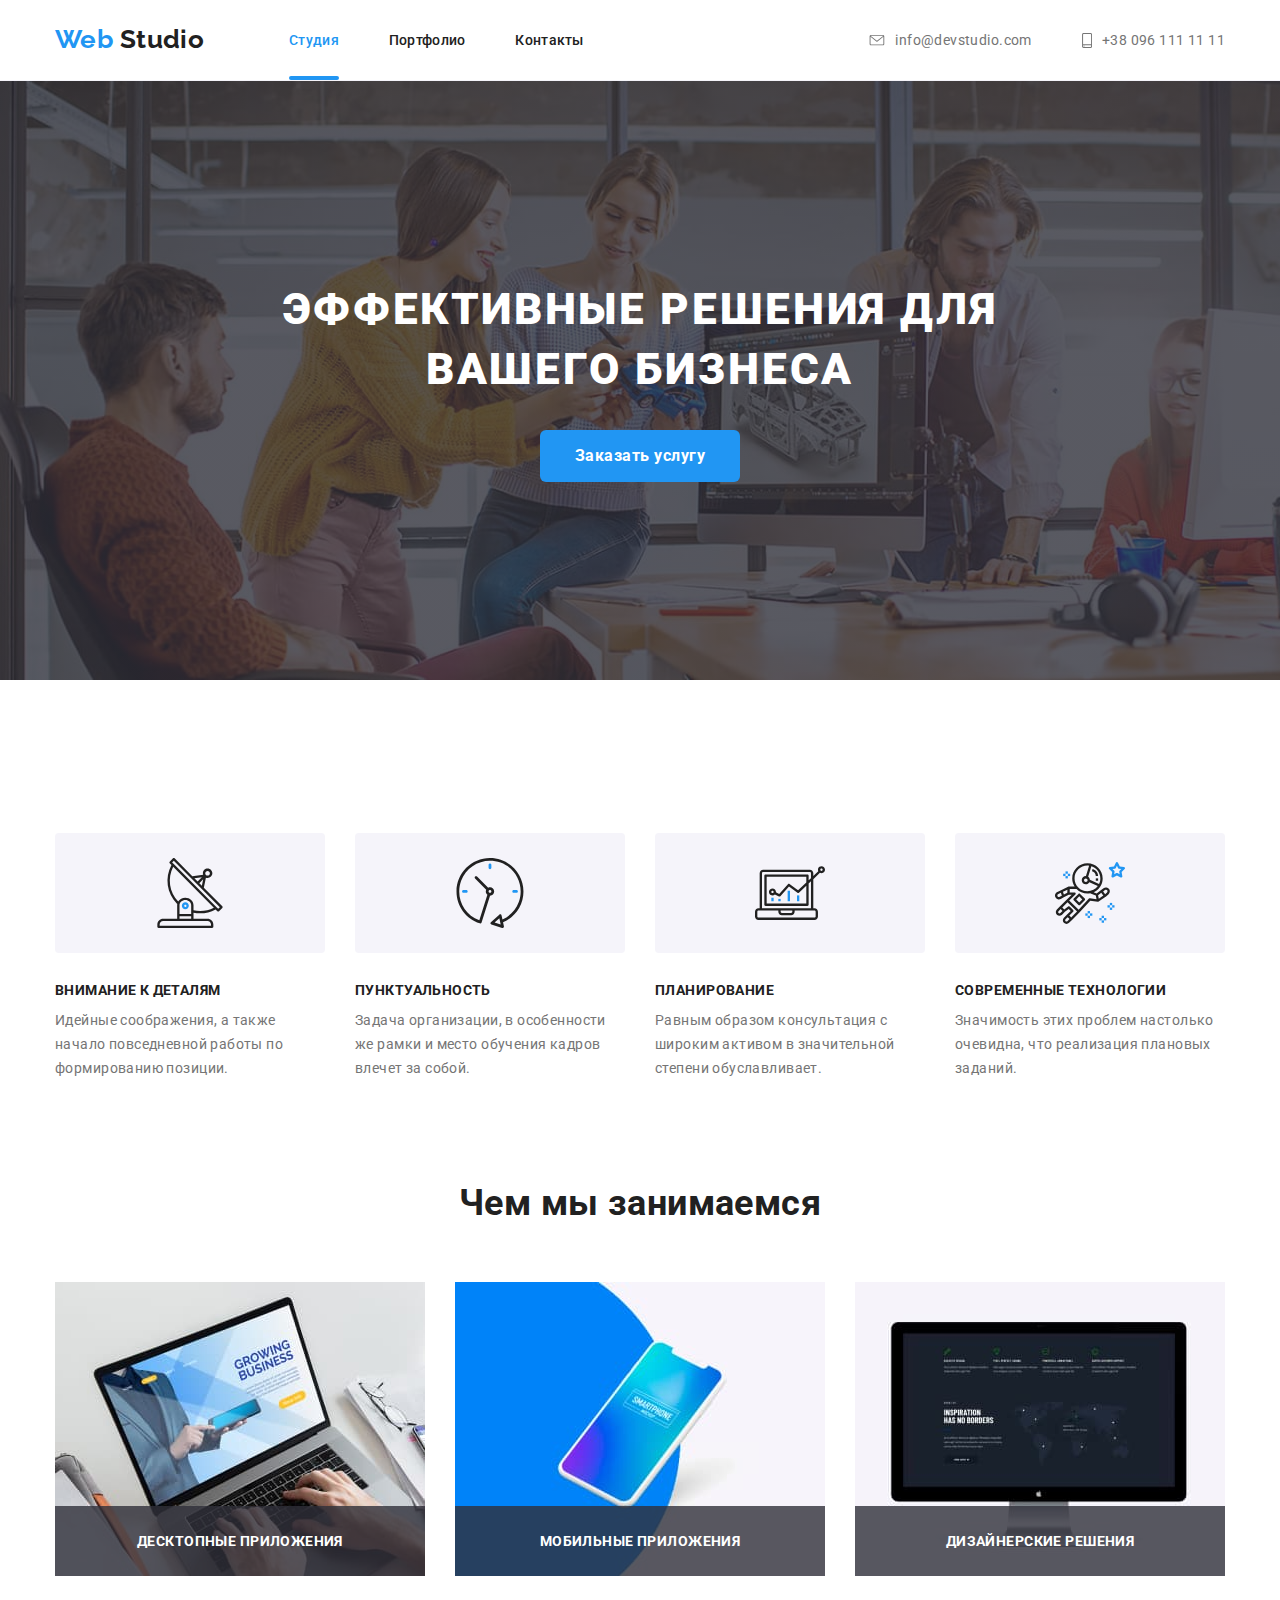
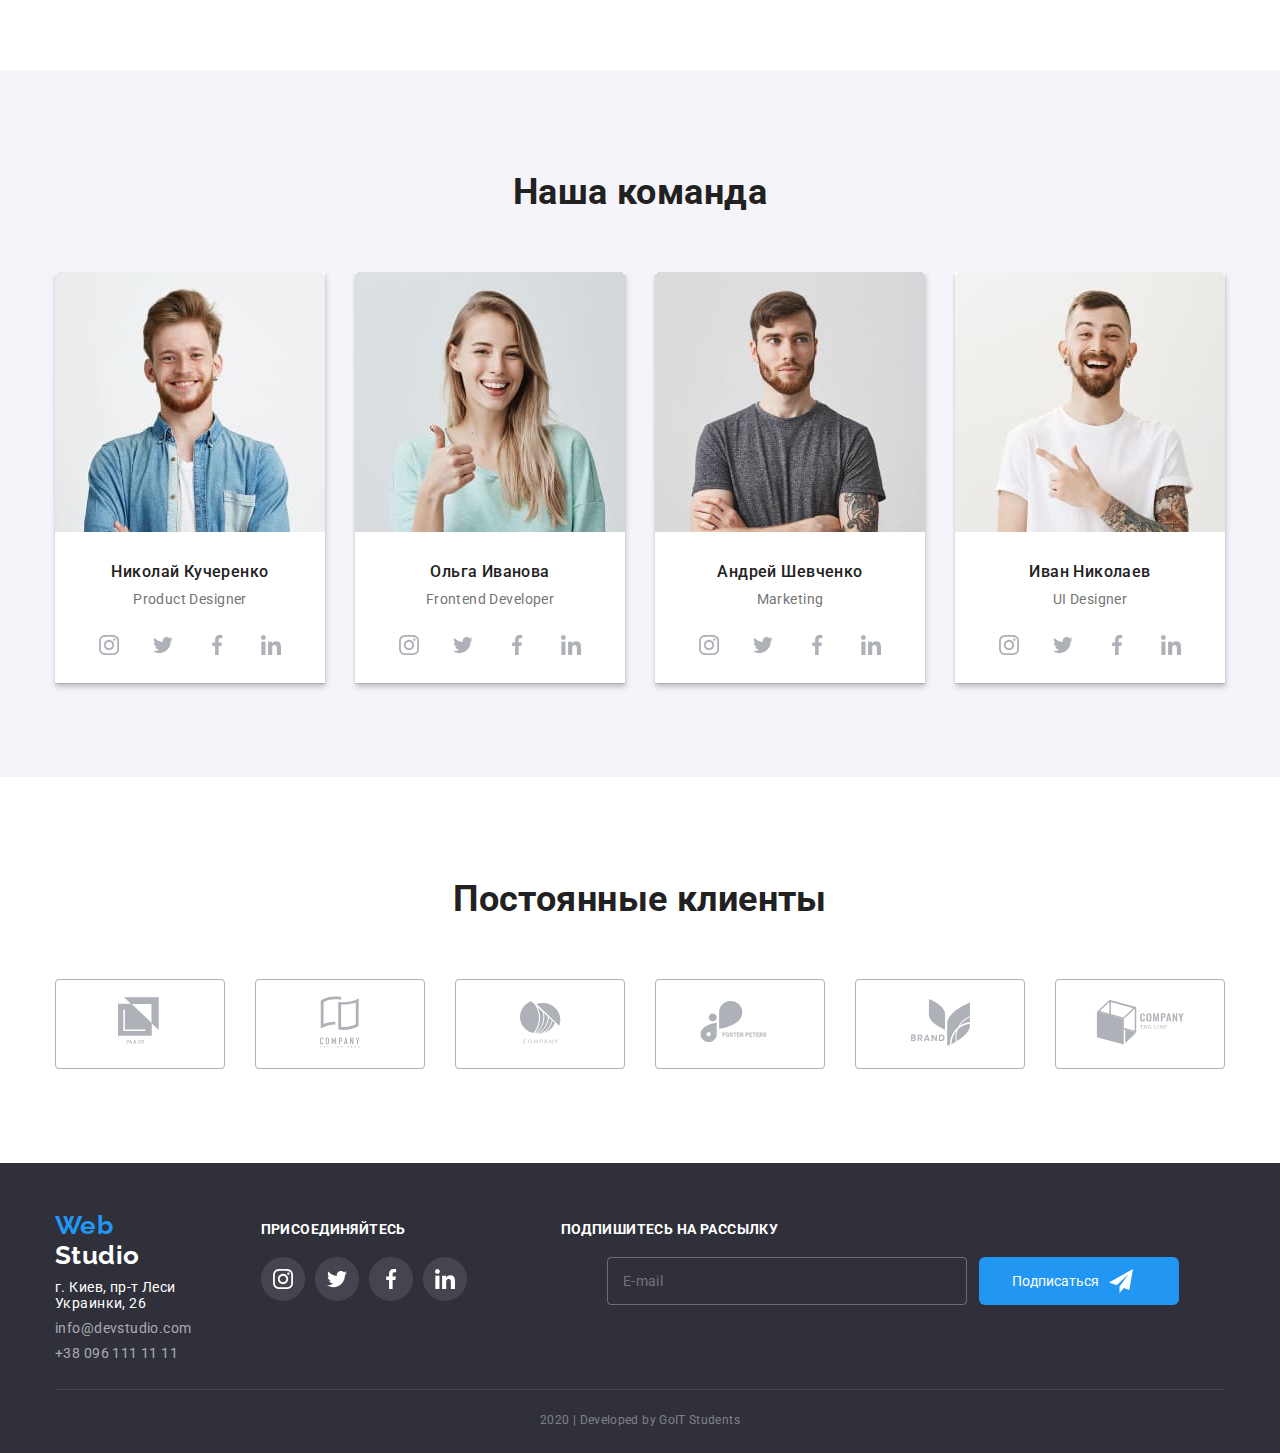
==== commit 4c5c023c: "Добавляет свг в модалку" ====
--- a/index.html
+++ b/index.html
@@ -435,7 +435,10 @@
         </div>
         <div class="form-conteiner">
           <b class="subscribe">Подпишитесь на рассылку</b>
-          <form action=""></form>
+          <form class="footer-form">
+            <label class="text-mail" for="mail">E-mail</label>
+            <input type="email" name="mail" id="mail" />
+          </form>
           <button type="button" class="btn">Подписаться</button>
         </div>
       </div>
@@ -445,23 +448,32 @@
         </p>
       </div>
     </footer>
-    <!-- is-hidden -->
+    <!-- modal -->
     <div class="backdrop is-hidden" data-modal>
       <div class="modal">
         <form class="form">
           <b class="form-title">Оставьте свои данные, мы вам перезвоним</b>
           <ul class="form-items no-margin no-padding">
             <li class="form-aria">
-              <label for="name">Имя</label>
+              <label class="text-name" for="name">Имя</label>
               <input type="text" name="name" id="name" />
+              <svg class="icon icon-name-modal">
+                <use href="./img/modal-svg.svg#icon-name-modal"></use>
+              </svg>
             </li>
             <li class="form-aria">
-              <label for="tel">Телефон</label>
+              <label class="text-phone" for="tel">Телефон</label>
               <input type="tel" name="tel" id="tel" />
+              <svg class="icon icon-phone-modal">
+                <use href="./img/modal-svg.svg#icon-phone-modal"></use>
+              </svg>
             </li>
             <li class="form-aria">
-              <label for="mail">Почта</label>
+              <label class="text-mail" for="mail">Почта</label>
               <input type="email" name="mail" id="mail" />
+              <svg class="icon icon-mail-modal">
+                <use href="./img/modal-svg.svg#icon-mail-modal"></use>
+              </svg>
             </li>
           </ul>
           <textarea
@@ -478,7 +490,11 @@
             >
           </div>
           <button type="submit" class="btn">Отправить</button>
-          <button data-modal-close type="button" class="close-btn"></button>
+          <button data-modal-close type="button" class="close-btn">
+            <svg class="icon icon-close-modal">
+              <use href="./img/modal-svg.svg#icon-close-modal"></use>
+            </svg>
+          </button>
         </form>
       </div>
     </div>
--- a/CSS/style.css
+++ b/CSS/style.css
@@ -164,6 +164,7 @@
 .footer-logo {
   color: var(--secondary-white-color);
 }
+
 footer {
   color: var(--secondary-wight-color);
   background-color: #2f303a;
@@ -185,6 +186,8 @@
   background-color: var(--accent-collor);
 }
 .subscribe {
+  display: block;
+  width: 100%;
   font-size: 14px;
   line-height: 16px;
   letter-spacing: 0.03em;
@@ -732,7 +735,11 @@
 }
 
 .form-conteiner {
+  display: flex;
+  flex-wrap: wrap;
+  justify-content: center;
   margin-left: 94px;
+  width: 100%;
 }
 
 /* Flex portfolio */
@@ -795,6 +802,7 @@
 .form-conteiner .btn {
   display: flex;
   align-items: center;
+  margin-left: 12px;
   transition: 250ms box-shadow var(--cubic);
 }
 .form-conteiner .btn:hover,
@@ -960,6 +968,13 @@
   position: relative;
   display: block;
   margin-bottom: 28px;
+  border: 1px solid rgba(33, 33, 33, 0.2);
+  border-radius: 4px;
+}
+
+.form-aria:hover {
+  color: var(--accent-collor);
+  border-color: var(--accent-collor);
 }
 
 .form-item {
@@ -972,8 +987,7 @@
   display: block;
   width: 100%;
   padding: 12px 42px;
-  border: 1px solid rgba(33, 33, 33, 0.2);
-  border-radius: 4px;
+  border: 1px solid transparent;
 }
 .form-aria label {
   display: block;
@@ -981,6 +995,7 @@
   top: 50%;
   left: 50px;
   transform: translateY(-50%);
+  transition: 250ms transform var(--cubic);
 }
 
 .coment {
@@ -993,6 +1008,9 @@
   margin-bottom: 20px;
   resize: none;
 }
+.coment:hover {
+  border-color: var(--accent-collor);
+}
 
 .policy {
   display: flex;
@@ -1014,7 +1032,9 @@
   position: absolute;
   right: 8px;
   top: 8px;
-  display: block;
+  display: flex;
+  justify-content: center;
+  align-items: center;
   width: 30px;
   height: 30px;
   background: #ffffff;
@@ -1022,8 +1042,74 @@
   border-radius: 50px;
 }
 
+.close-btn:hover {
+  color: var(--accent-collor);
+}
+
 .policy .link {
   color: var(--accent-collor);
 
   text-decoration: underline;
 }
+
+.icon-close-modal {
+  width: 11px;
+  height: 11px;
+}
+
+.icon-name-modal,
+.icon-phone-modal,
+.icon-mail-modal {
+  width: 12px;
+  height: 12px;
+  display: block;
+  position: absolute;
+  top: 50%;
+  left: 19px;
+  transform: translateY(-50%);
+}
+
+.form .btn:hover {
+  box-shadow: 0px 4px 4px rgba(0, 0, 0, 0.15);
+}
+
+.form .btn:active {
+  box-shadow: inset 0px 2px 2px rgba(0, 0, 0, 0.3);
+}
+
+.form-aria:hover .text-name,
+.form-aria:hover .text-phone,
+.form-aria:hover .text-mail {
+  transform: translateY(-45px) translateX(-38px);
+}
+
+.footer-form {
+  position: relative;
+  display: block;
+  width: 360px;
+}
+
+.footer-form:hover,
+.footer-form input:hover {
+  color: var(--accent-collor);
+  border-color: var(--accent-collor);
+}
+
+.footer-form input {
+  display: block;
+  margin-right: auto;
+  width: 100%;
+  padding: 15px 16px;
+  border: 1px solid rgba(255, 255, 255, 0.3);
+  border-radius: 4px;
+  background-color: transparent;
+}
+
+.footer-form label {
+  display: block;
+  position: absolute;
+  top: 50%;
+  left: 16px;
+  transform: translateY(-50%);
+  transition: 250ms transform var(--cubic);
+}
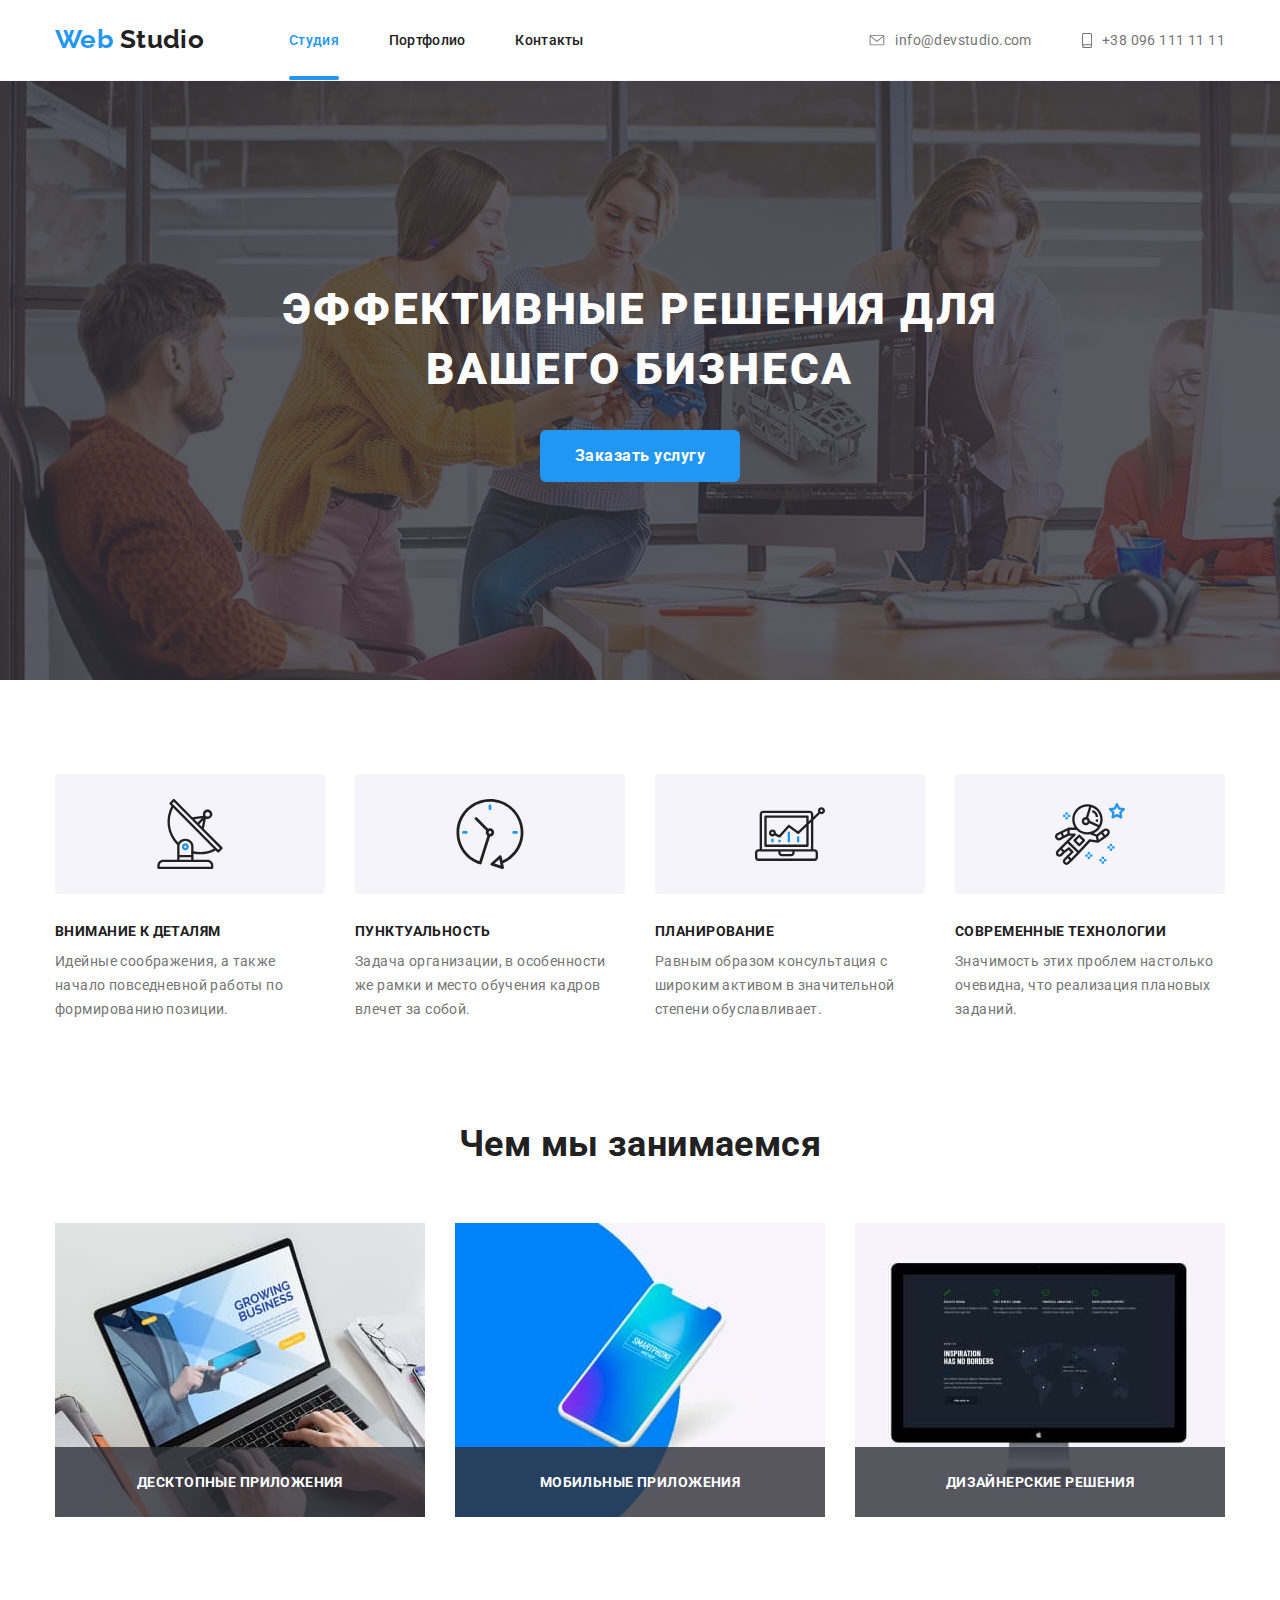
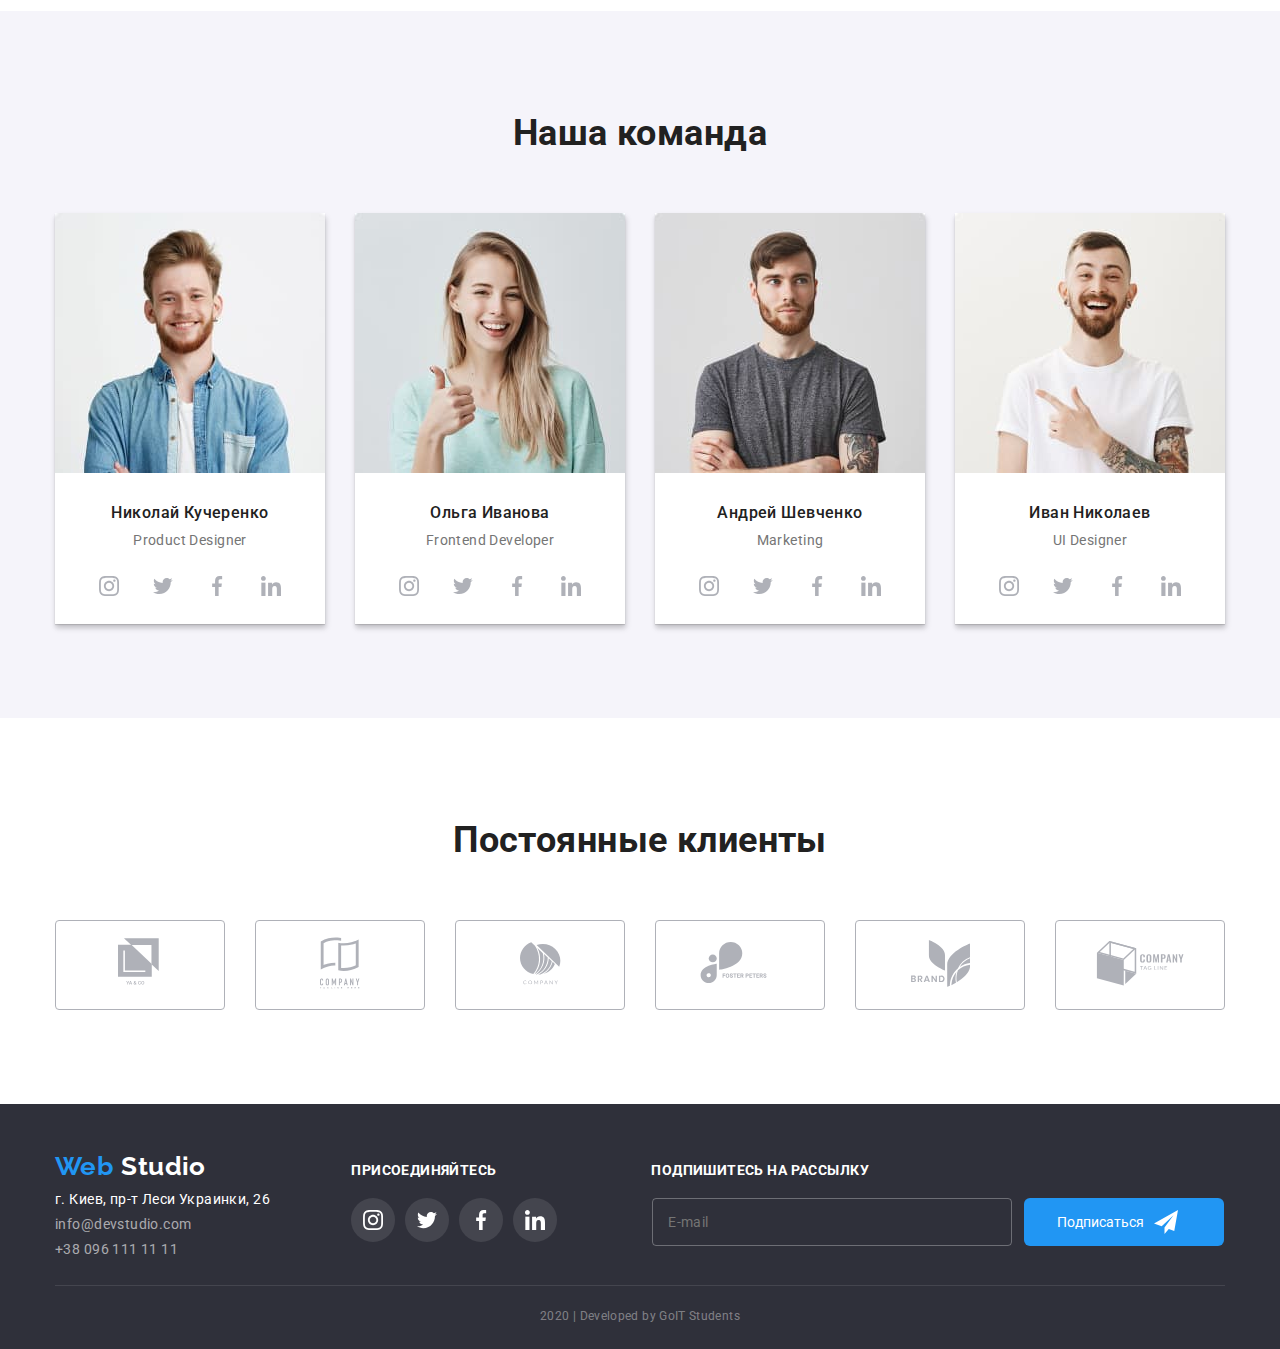
==== commit 697eca0f: "Сделан чекбокс, исправлены клас, добавлена анимация на лейблысы в портфлио" ====
--- a/index.html
+++ b/index.html
@@ -72,7 +72,7 @@
       <!-- Features -->
       <section class="features">
         <div class="conteiner">
-          <h2 class="is-hidden">Наши сильные стороны</h2>
+          <h2 class="hide">Наши сильные стороны</h2>
           <ul class="no-margin no-padding features-flex">
             <li class="item">
               <h3 class="features-item icon-feature-1 no-margin">
@@ -455,40 +455,62 @@
           <b class="form-title">Оставьте свои данные, мы вам перезвоним</b>
           <ul class="form-items no-margin no-padding">
             <li class="form-aria">
-              <label class="text-name" for="name">Имя</label>
-              <input type="text" name="name" id="name" />
+              <input
+                class="user-data"
+                placeholder=" "
+                type="text"
+                name="name"
+                id="name"
+              />
+              <label class="label" for="name">Имя</label>
               <svg class="icon icon-name-modal">
                 <use href="./img/modal-svg.svg#icon-name-modal"></use>
               </svg>
             </li>
             <li class="form-aria">
-              <label class="text-phone" for="tel">Телефон</label>
-              <input type="tel" name="tel" id="tel" />
+              <input
+                class="user-data"
+                placeholder=" "
+                type="tel"
+                name="tel"
+                id="tel"
+              />
+              <label class="label" for="tel">Телефон</label>
               <svg class="icon icon-phone-modal">
                 <use href="./img/modal-svg.svg#icon-phone-modal"></use>
               </svg>
             </li>
             <li class="form-aria">
-              <label class="text-mail" for="mail">Почта</label>
-              <input type="email" name="mail" id="mail" />
+              <input
+                class="user-data"
+                placeholder=" "
+                type="email"
+                name="mail"
+                id="mail"
+              />
+              <label class="label" for="mail">Почта</label>
               <svg class="icon icon-mail-modal">
                 <use href="./img/modal-svg.svg#icon-mail-modal"></use>
               </svg>
             </li>
           </ul>
-          <textarea
-            class="coment"
-            name="coment"
-            rows="10"
-            placeholder="Коментарий"
-          ></textarea>
-          <div role="group" class="policy">
-            <input id="policy" name="policy" type="checkbox" />
-            <label for="policy"
-              >Соглашаюсь с рассылкой и принимаю
-              <a class="link" href="./document.html">Условия договора</a></label
-            >
+          <div role="group" class="text-aria">
+            <textarea
+              class="coment"
+              name="coment"
+              rows="10"
+              placeholder=" "
+            ></textarea>
+            <label class="coment-title" for="coment">Коментарий</label>
           </div>
+
+          <label class="policy">
+            <input class="hide checkbox" name="policy" type="checkbox" />
+            <span class="policy-icon"></span>
+            <span>Соглашаюсь с рассылкой и принимаю</span>
+            <a class="link" href="./document.html">Условия договора</a>
+          </label>
+
           <button type="submit" class="btn">Отправить</button>
           <button data-modal-close type="button" class="close-btn">
             <svg class="icon icon-close-modal">
--- a/CSS/style.css
+++ b/CSS/style.css
@@ -71,6 +71,17 @@
   pointer-events: none;
 }
 
+.hide {
+  position: absolute;
+  width: 1;
+  height: 1;
+  margin: -1px;
+  padding: 0;
+  border: 0;
+  clip: rect(0 0 0 0);
+  overflow: hidden;
+}
+
 .no-padding {
   padding: 0;
 }
@@ -558,6 +569,14 @@
 .contacts > .link {
   display: block;
   margin-top: 9px;
+}
+
+.contacts > a {
+  display: flex;
+}
+
+.logo-w > span {
+  margin-right: 8px;
 }
 
 .subscribe {
@@ -972,9 +991,15 @@
   border-radius: 4px;
 }
 
-.form-aria:hover {
+.user-data:hover ~ .icon,
+.user-data:focus ~ .icon {
   color: var(--accent-collor);
+}
+
+.user-data:hover,
+.user-data:focus {
   border-color: var(--accent-collor);
+  outline: var(--accent-collor);
 }
 
 .form-item {
@@ -983,18 +1008,36 @@
   margin-bottom: 28px;
 }
 
-.form-aria input {
+.user-data {
   display: block;
   width: 100%;
   padding: 12px 42px;
   border: 1px solid transparent;
 }
-.form-aria label {
+.label {
   display: block;
   position: absolute;
   top: 50%;
-  left: 50px;
+  left: 42px;
   transform: translateY(-50%);
+  transition: 250ms transform var(--cubic);
+}
+
+.user-data:not(:placeholder-shown) + .label {
+  transform: translateY(-42px) translateX(-38px);
+  /* color: var(--accent-collor); */
+}
+
+/* text aria  */
+
+.text-aria {
+  position: relative;
+}
+
+.coment-title {
+  position: absolute;
+  top: 12px;
+  left: 13px;
   transition: 250ms transform var(--cubic);
 }
 
@@ -1008,8 +1051,21 @@
   margin-bottom: 20px;
   resize: none;
 }
-.coment:hover {
+.coment:hover,
+.coment:focus {
   border-color: var(--accent-collor);
+  outline: var(--accent-collor);
+}
+
+.coment:hover + .coment-title,
+.coment:focus + .coment-title {
+  color: var(--accent-collor);
+  animation: comentGO 300ms var(--cubic);
+  animation-fill-mode: forwards;
+}
+
+.coment:not(:placeholder-shown) + .coment-title {
+  transform: translateY(-35px) translateX(-9px);
 }
 
 .policy {
@@ -1019,8 +1075,35 @@
   margin-bottom: 30px;
 }
 
-.policy label {
-  margin-left: 8px;
+.policy .link {
+  margin-left: 4px;
+}
+
+.policy-icon {
+  display: block;
+  width: 15px;
+  height: 15px;
+  border: 2px solid var(--secondary-text-color);
+  border-radius: 4px;
+  margin-right: 7px;
+}
+
+.checkbox:checked + .policy-icon {
+  border-color: transparent;
+  background-color: var(--accent-collor);
+  background-image: url(../img/check.svg);
+  background-size: contain;
+  background-origin: border-box;
+}
+
+.checkbox:focus + .policy-icon,
+.checkbox:hover + .policy-icon {
+  border-color: var(--accent-collor);
+}
+
+.checkbox:checked:focus + .policy-icon,
+.checkbox:checked:hover + .policy-icon {
+  border-color: var(--secondary-text-color);
 }
 
 .form .btn {
@@ -1069,7 +1152,8 @@
   transform: translateY(-50%);
 }
 
-.form .btn:hover {
+.form .btn:hover,
+.form .btn:focus {
   box-shadow: 0px 4px 4px rgba(0, 0, 0, 0.15);
 }
 
@@ -1077,11 +1161,43 @@
   box-shadow: inset 0px 2px 2px rgba(0, 0, 0, 0.3);
 }
 
-.form-aria:hover .text-name,
-.form-aria:hover .text-phone,
-.form-aria:hover .text-mail {
-  transform: translateY(-45px) translateX(-38px);
-}
+.user-data:hover + .label,
+.user-data:focus + .label {
+  color: var(--accent-collor);
+  border-color: var(--accent-collor);
+  animation: textGO 250ms var(--cubic);
+  animation-fill-mode: forwards;
+}
+
+@keyframes textGO {
+  0% {
+    transform: translateY(-50%);
+  }
+
+  50% {
+    transform: translateY(-50%) translateY(-35px);
+  }
+
+  100% {
+    transform: translateY(-50%) translateY(-35px) translateX(-38px);
+  }
+}
+
+@keyframes comentGO {
+  0% {
+    transform: translateY(-50%);
+  }
+
+  50% {
+    transform: translateY(-50%) translateY(-27px);
+  }
+
+  100% {
+    transform: translateY(-50%) translateY(-27px) translateX(-9px);
+  }
+}
+
+/* footer form */
 
 .footer-form {
   position: relative;
